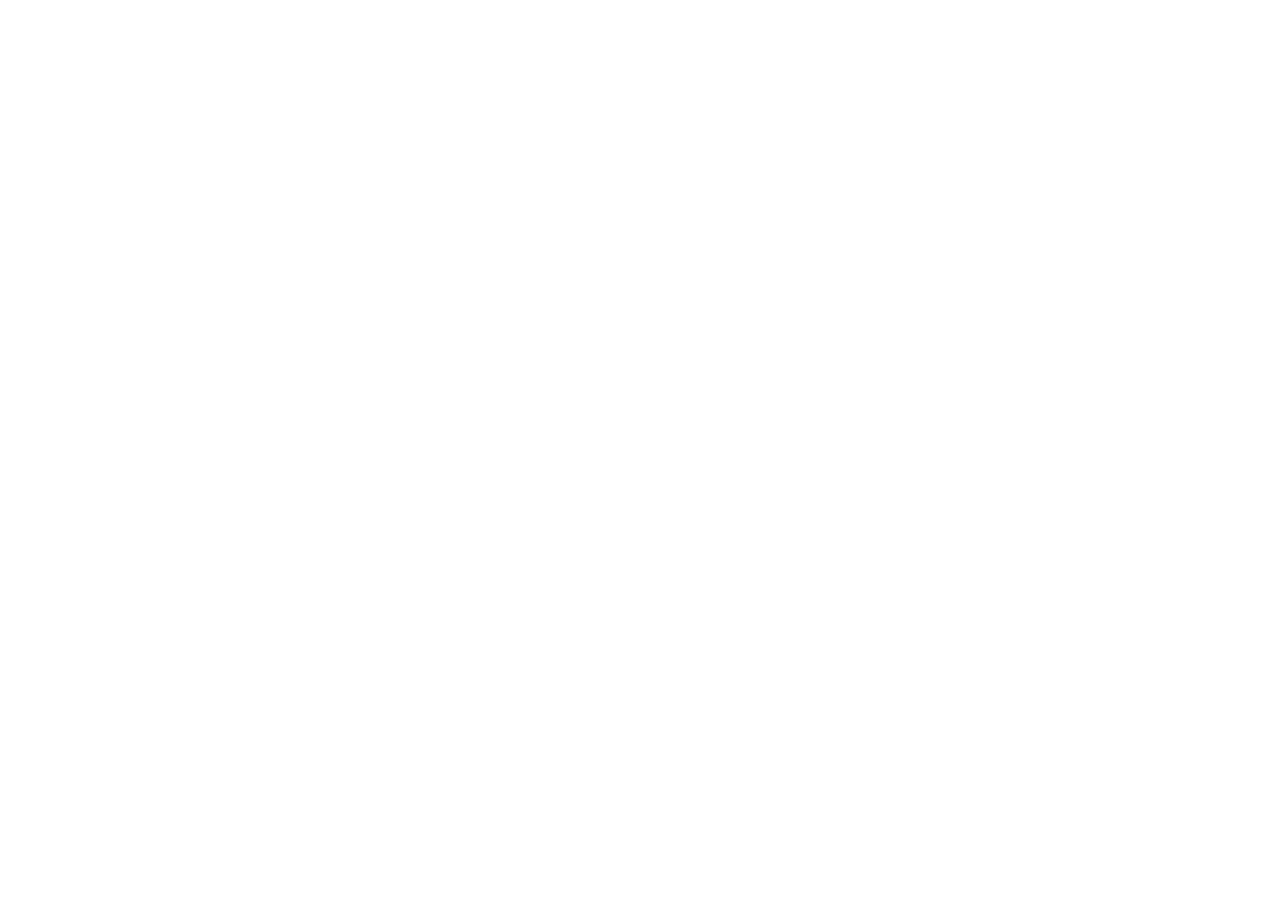
==== index.html @ 8c085440 "Start of project" ====
<!DOCTYPE html>
<html lang="en">

<head>
    <meta charset="UTF-8">
    <meta name="viewport" content="width=device-width, initial-scale=1.0">

    <!--=============== BOXICONS ===============-->
    <link href='https://unpkg.com/boxicons@2.1.2/css/boxicons.min.css' rel='stylesheet'>

    <!--=============== SWIPER CSS ===============-->
    <link rel="stylesheet" href="assets/css/swiper-bundle.min.css">

    <!--=============== CSS ===============-->
    <link rel="stylesheet" href="assets/css/styles.css">

    <title> Responsive portfolio website Alycia </title>
</head>

<body>
    <!--=============== HEADER ===============-->
    <header class="header" id="header">
    </header>

    <!--=============== MAIN ===============-->
    <main class="main">
        <!--=============== HOME ===============-->
        <section class="home container" id="home">
        </section>

        <!--=============== ABOUT ===============-->
        <section class="about section" id="about">
        </section>

        <!--=============== SERVICES ===============-->
        <section class="services section" id="services">
        </section>

        <!--=============== WORK ===============-->
        <section class="work section" id="work">
        </section>

        <!--=============== PROJECT ===============-->
        <section class="project section">
        </section>

        <!--=============== EXPERIENCE ===============-->
        <section class="experience section" id="experience">
        </section>

        <!--=============== CONTACT ===============-->
        <section class="contact section" id="contact">
        </section>
    </main>

    <!--=============== LIGHTBOX ===============-->
    <div class="lightbox">
    </div>

    <!--=============== FOOTER ===============-->
    <footer class="footer">
    </footer>

    <!--=============== SWIPER JS ===============-->
    <script src="assets/js/swiper-bundle.min.js"></script>

    <!--=============== MAIN JS ===============-->
    <script src="assets/js/main.js"></script>
</body>

</html>
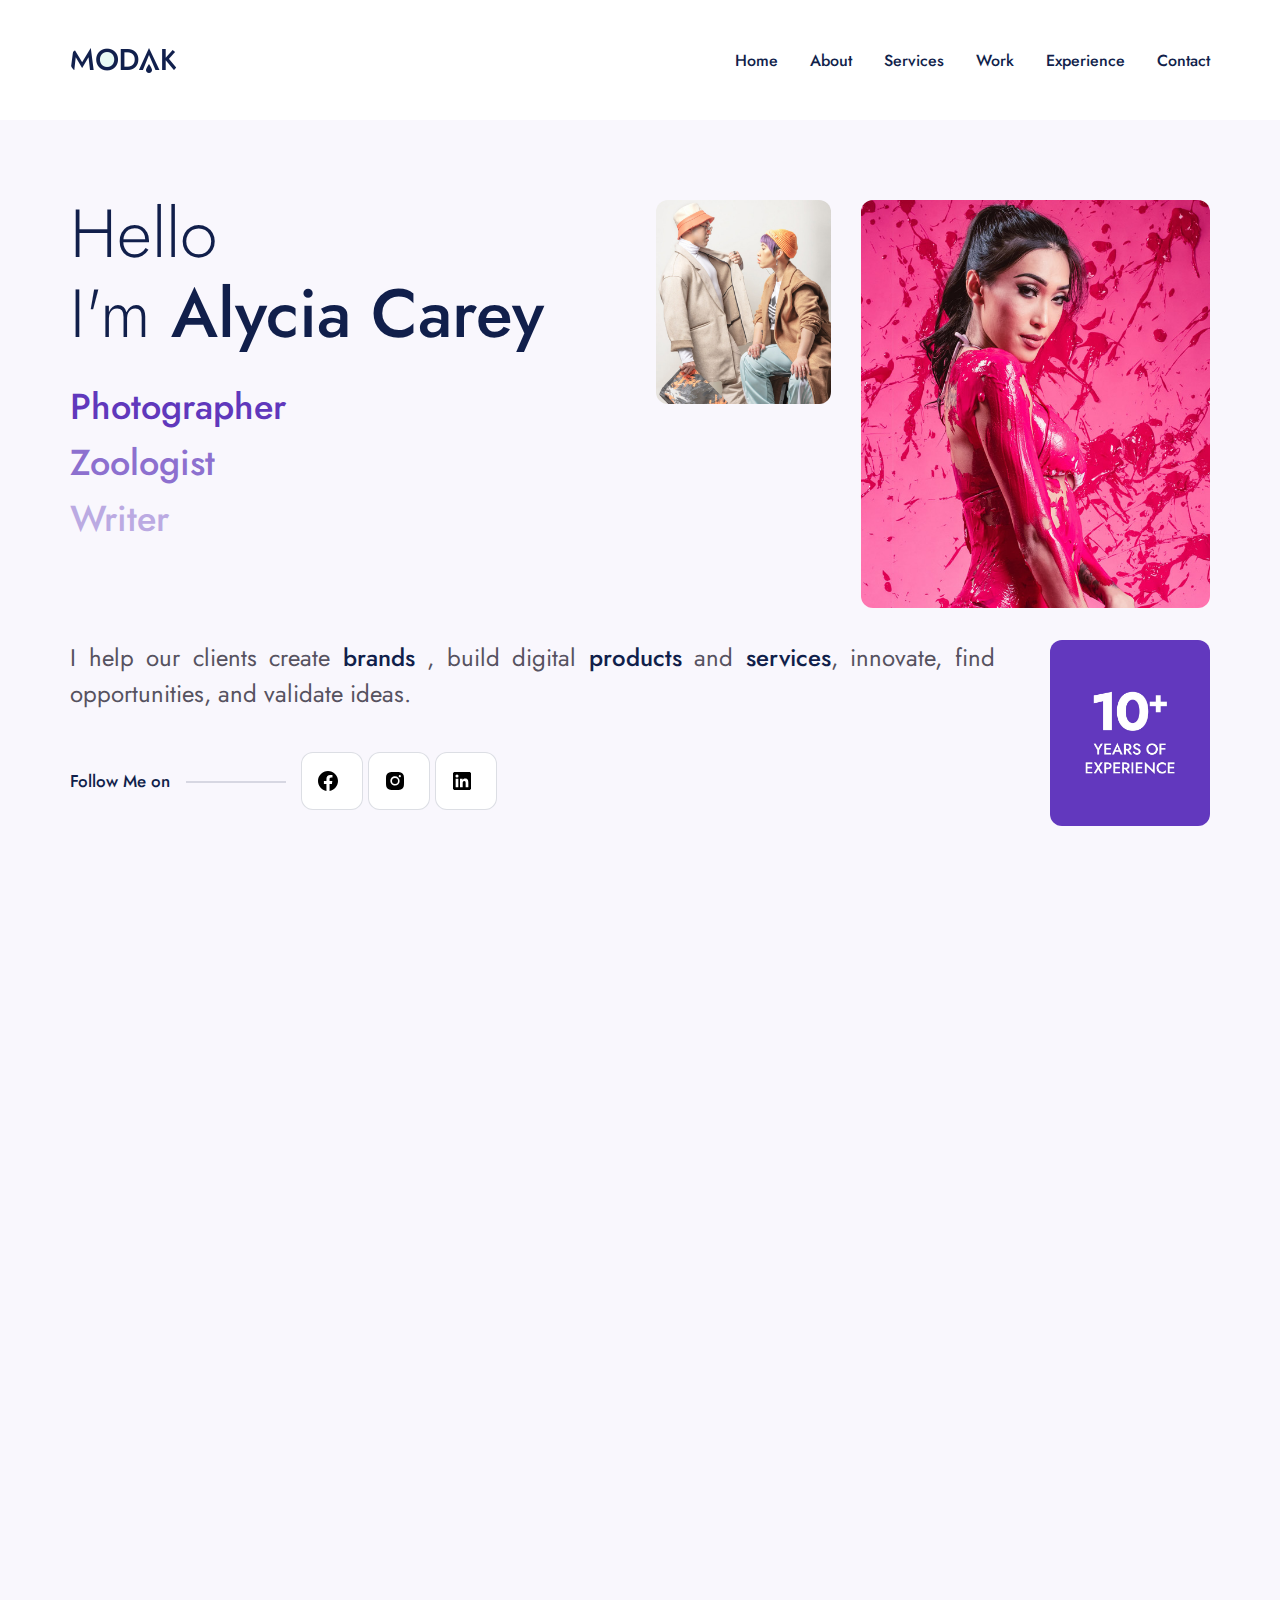
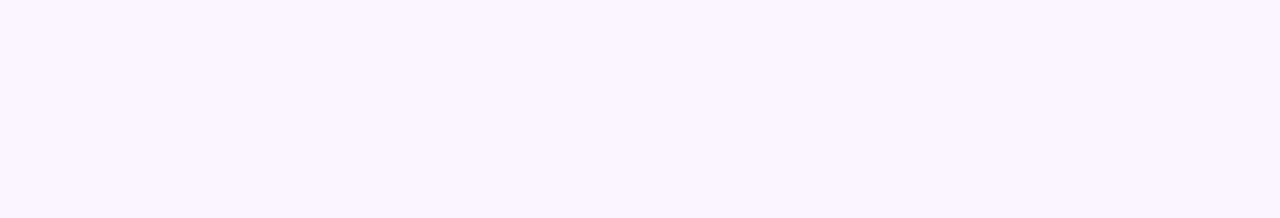
==== commit 7108bd42: "Fixed bug" ====
--- a/index.html
+++ b/index.html
@@ -1,71 +1,273 @@
 <!DOCTYPE html>
-<html lang="en">
+<html lang='en'>
 
 <head>
-    <meta charset="UTF-8">
-    <meta name="viewport" content="width=device-width, initial-scale=1.0">
-
-    <!--=============== BOXICONS ===============-->
-    <link href='https://unpkg.com/boxicons@2.1.2/css/boxicons.min.css' rel='stylesheet'>
-
-    <!--=============== SWIPER CSS ===============-->
-    <link rel="stylesheet" href="assets/css/swiper-bundle.min.css">
-
-    <!--=============== CSS ===============-->
-    <link rel="stylesheet" href="assets/css/styles.css">
-
-    <title> Responsive portfolio website Alycia </title>
+
+    <meta charset='UTF-8'>
+    <meta name='viewport' content='width=device-width, initial-scale=1.0'>
+
+    <!--   ===== ========== CSS ========== =====   -->
+
+    <link rel='stylesheet' href='Assets/Css/styles.css'>
+    <link rel='stylesheet' href='Assets/Css/about.css'>
+    <link rel='stylesheet' href='Assets/Css/services.css'>
+    <link rel='stylesheet' href='Assets/Css/work.css'>
+    <link rel='stylesheet' href='Assets/Css/projects.css'>
+    <link rel='stylesheet' href='Assets/Css/experience.css'>
+    <link rel='stylesheet' href='Assets/Css/contact.css'>
+
+    <link rel='stylesheet' href='Assets/Css/swiper-bundle.min.css'>
+
+    <!--   ===== ========== BOXICONS ========== =====   -->
+    
+    <link rel='stylesheet' href='https://unpkg.com/boxicons@2.1.2/css/boxicons.min.css'>
+
+    <title> Alycia Modak </title>
+
 </head>
 
 <body>
-    <!--=============== HEADER ===============-->
-    <header class="header" id="header">
+
+    <!--   ===== ========== Header ========== =====   -->
+
+    <header class='header' id='header'>
+
+      <nav class='nav container'>
+
+        <a href='index.html' class='nav__logo'>
+
+          <img src='Assets/Img/logo.png' alt='Modak' class='nav__logo-img'>
+
+        </a>
+
+        <div class='nav__menu' id='nav-menu'>
+
+          <ul class='nav__list'>
+
+            <li class='nav__item'>
+
+              <a href='#' class='nav__link active-link'>Home</a>
+
+            </li>
+
+            <li class='nav__item'>
+            
+              <a href='#' class='nav__link'>About</a>
+            
+            </li>
+
+            <li class='nav__item'>
+            
+              <a href='#' class='nav__link'>Services</a>
+            
+            </li>
+
+            <li class='nav__item'>
+            
+              <a href='#' class='nav__link'>Work</a>
+            
+            </li>
+
+            <li class='nav__item'>
+            
+              <a href='#' class='nav__link'>Experience</a>
+            
+            </li>
+
+            <li class='nav__item'>
+            
+              <a href='#' class='nav__link'>Contact</a>
+            
+            </li>
+
+          </ul>
+
+          <div class='nav__close' id='nav-close'>
+
+            <img src='Assets/Img/exit.svg' alt='exit'>
+
+          </div>
+
+        </div>
+
+        <div class='nav__toggle' id='nav__toggle'>
+
+          <img src='Assets/Img/grid.svg' alt='grid'>
+
+        </div>
+
+      </nav>
+
     </header>
 
-    <!--=============== MAIN ===============-->
-    <main class="main">
-        <!--=============== HOME ===============-->
-        <section class="home container" id="home">
-        </section>
-
-        <!--=============== ABOUT ===============-->
-        <section class="about section" id="about">
-        </section>
-
-        <!--=============== SERVICES ===============-->
-        <section class="services section" id="services">
-        </section>
-
-        <!--=============== WORK ===============-->
-        <section class="work section" id="work">
-        </section>
-
-        <!--=============== PROJECT ===============-->
+    <!--   ===== ========== Main ========== =====   -->
+
+    <main class='main'>
+
+        <!--   ===== ========== home ========== =====   -->
+
+        <section class='home container' id='home'>
+
+          <div class='home__container grid'>
+
+            <div class='home__data'>
+
+              <h3 class='home__subtitle'>Hello</h3>
+              <h1 class='home__title'>I'm <span> Alycia Carey</span></h1>
+
+              <div class='home__buttons'>
+
+                <span>Photographer</span>
+                <span>Zoologist</span>
+                <span>Writer</span>
+
+              </div>
+
+            </div>
+
+            <div class='home__images grid'>
+
+              <img src='../Assets/Img/photography-img9.jpg' alt=''>
+
+              <div class='swiper home-swiper'>
+
+                <div class='swiper-wrapper'>
+
+                  <img src='../Assets/Img/photography-img1.jpg' alt='Alycia Carey' class='swiper-slide slide__img'>
+
+                  <img src='../Assets/Img/photography-img6.jpg' alt='' class='swiper-slide slide__img'>
+
+                  <img src='../Assets/Img/photography-img7.jpg' alt='' class='swiper-slide slide__img'>
+
+                  <img src='../Assets/Img/photography-img11.jpg' alt='' class='swiper-slide slide__img'>
+
+                  <img src='../Assets/Img/photography-img12.jpg' alt='' class='swiper-slide slide__img'>
+
+                </div>
+
+              </div>
+
+            </div>
+
+          </div>
+
+          <div class='home__group grid'>
+
+            <div class='home__details'>
+
+              <p class='home__description'>I help our clients create <span> brands </span>, build digital <span> products</span> and <span> services</span>, innovate, find opportunities, and validate ideas.</p>
+
+              <div class='home__social'>
+
+                <span class='home__social-follow'>Follow Me on</span>
+
+                <div class='home__social-links'>
+
+                  <a href='https://www.facebook.com/' target='_blank' class='home__social-link'>
+
+                    <img src='Assets/Img/facebook.svg' alt='facebook'>
+                    <span>Like On Facebook</span>
+
+                  </a>
+
+                  <a href='https://www.instagram.com/' target='_blank' class='home__social-link'>
+
+                    <img src='Assets/Img/instagram.svg' alt='instagram'>
+                    <span>Follow On instagram</span>
+                  
+                  </a>
+
+                  <a href='https://www.linkedin.com' target='_blank' class='home__social-link'>
+
+                    <img src='Assets/Img/linkedin.svg' alt='linkedin'>
+                    <span>View Ny Profile</span>
+                  
+                  </a>
+
+                </div>
+
+              </div>
+
+            </div>
+
+            <img src='Assets/Img/experience-img.jpg' alt='' class='experience__img'>
+
+          </div>
+
+        </section>
+
+        <!--   ===== ========== About ========== =====   -->
+
+        <section class='about section' id='about'>
+
+
+
+        </section>
+
+        <!--   ===== ========== Services ========== =====   -->
+
+        <section class='services section' id='services'>
+
+
+
+        </section>
+
+        <!--   ===== ========== Work ========== =====   -->
+
+        <section class='work section' id='work'>
+
+
+
+        </section>
+
+        <!--   ===== ========== Projects ========== ===== --> 
+
         <section class="project section">
-        </section>
-
-        <!--=============== EXPERIENCE ===============-->
-        <section class="experience section" id="experience">
-        </section>
-
-        <!--=============== CONTACT ===============-->
-        <section class="contact section" id="contact">
-        </section>
+
+
+
+        </section>
+
+        <!--   ===== ========== Experience ========== =====   -->
+
+        <section class='experience section' id='experience'>
+
+
+
+        </section>
+
+        <!--   ===== ========== Contact ========== =====   -->
+
+        <section class='contact section' id='contact'>
+
+
+
+        </section>
+
     </main>
 
     <!--=============== LIGHTBOX ===============-->
-    <div class="lightbox">
+
+    <div class='lightbox'>
+
+
+
     </div>
 
-    <!--=============== FOOTER ===============-->
-    <footer class="footer">
+    <!--   ===== ========== Footer ========== =====   -->
+
+    <footer class='footer'>
+
+
+
     </footer>
 
-    <!--=============== SWIPER JS ===============-->
-    <script src="assets/js/swiper-bundle.min.js"></script>
-
-    <!--=============== MAIN JS ===============-->
-    <script src="assets/js/main.js"></script>
+    <!--   ===== ========== JavaScript ========== =====   -->
+
+    <script src='Js/main.js'></script>
+
+    <script src='Js/swiper-bundle.min.js'></script>
+
 </body>
 
 </html>--- a/Assets/Css/styles.css
+++ b/Assets/Css/styles.css
@@ -0,0 +1,446 @@
+/*  ===== ========== Google Fonts ========== =====   */
+
+@import url('https://fonts.googleapis.com/css2?family=Jost:wght@300;400;500;600&display=swap');
+
+:root 
+{
+  --header-height: 5rem;
+
+  /*   ===== Colors =====   */
+
+  --first-hue: 258;
+  --second-hue: 225;
+  --first-color: hsl(var(--first-hue), 54%, 48%);
+  --title-color: hsl(var(--second-hue), 64%, 18%);
+  --text-color: hsl(var(--first-hue), 8%, 35%);
+  --border-color: hsl(var(--second-hue), 4%, 55%);
+  --body-color: hsl(var(--first-hue), 60%, 98%);
+  --container-color: #fff;
+
+/*   ===== Typography =====   */
+
+/*.5rem = 8px | 1rem = 16px ...*/
+
+  --body-font: 'Jost', sans-serif;
+  --biggest-font-size: 4.25rem;
+  --h1-font-size: 2.25rem;
+  --h2-font-size: 1.5rem;
+  --h3-font-size: 1.25rem;
+  --normal-font-size: 1rem;
+  --small-font-size: .875rem;
+  --smaller-font-size: .813rem;
+
+/*   ===== Font weight =====   */
+
+  --font-light: 300;
+  --font-medium: 500;
+  --font-semibold: 600;
+
+/*   ===== z index =====   */
+
+  --z-tooltip: 10;
+  --z-fixed: 100;
+}
+
+/*   ===== Responsive typography =====   */
+
+@media screen and (max-width: 1024px) {
+  :root {
+    --biggest-font-size: 2.75rem;
+    --h1-font-size: 1.5rem;
+    --h2-font-size: 1.25rem;
+    --h3-font-size: 1rem;
+    --normal-font-size: .938rem;
+    --small-font-size: .813rem;
+    --smaller-font-size: .75rem;
+  }
+}
+
+/*  ===== ========== Base ========== =====   */
+
+*
+{
+  margin: 0;
+  padding: 0;
+  box-sizing: border-box;
+}
+
+html
+{
+  scroll-behavior: smooth;
+}
+
+body, button, input, textarea
+{
+  font-family: var(--body-font);
+  font-size: var(--normal-font-size);
+}
+
+body
+{
+  background-color: var(--body-color);
+  color: var(--text-color);
+}
+
+h1, h2, h3
+{
+  color: var(--title-color);
+  font-weight: var(--font-semibold);
+}
+
+ul
+{
+  list-style: none;
+}
+
+a
+{
+  text-decoration: none;
+}
+
+p
+{
+  line-height: 1.6rem;
+  text-align: justify;
+}
+
+button
+{
+  cursor: pointer;
+  border: none;
+  outline: none;
+}
+
+img
+{
+  max-width: 100%;
+  height: auto;
+  border-radius: .75rem;
+}
+
+/*  ===== ========== Css Classes ========== =====   */
+
+.container
+{
+  max-width: 1140px;
+  margin-left: auto;
+  margin-right: auto;
+}
+
+.grid
+{
+  display: grid;
+}
+
+.section
+{
+  padding: 8rem 0 2rem;
+}
+
+.section__subtitle, .section__title
+{
+  text-align: center;
+}
+
+.section__title
+{
+  font-size: var(--h1-font-size);
+  color: var(--first-color);
+  margin-bottom: 3rem;
+}
+
+.section__subtitle
+{
+  display: block;
+}
+
+/*  ===== ========== Header ========== =====   */
+
+.header
+{
+  width: 100%;
+  background-color: var(--container-color);
+  position: fixed;
+  top: 0;
+  left: 0;
+  z-index: var(--z-fixed);
+}
+
+.nav
+{
+  height: calc(var(--header-height) + 2.5rem);
+  display: flex;
+  justify-content: space-between;
+  align-items: center;
+  column-gap: 3rem;
+}
+
+.nav__logo
+{
+  display: inline-flex;
+  align-items: center;
+}
+
+.nav__list
+{
+  display: flex;
+  column-gap: 2rem;
+}
+
+.nav__link
+{
+  position: relative;
+  color: var(--title-color);
+  font-weight: var(--font-medium);
+  transition: .4s;
+  -webkit-transition: .4s;
+  -moz-transition: .4s;
+  -ms-transition: .4s;
+  -o-transition: .4s;
+}
+
+.nav__link:hover
+{
+  color: var(--first-color);
+}
+
+.nav__close, .nav__toggle
+{
+  color: var(--title-color);
+}
+
+.nav__toggle
+{
+  font-size: 1.25rem;
+  cursor: pointer;
+}
+
+.nav__close, .nav__toggle
+{
+  display: none;
+}
+
+/*   ===== Active link =====   */
+
+.nav__link:hover::before, .nav__link::before
+{
+  content: '';
+  position: absolute;
+  bottom: -.5rem;
+  width: 0;
+  left: 0;
+  height: 2px;
+  background-color: var(--first-color);
+  border-radius: 50%;
+  -webkit-border-radius: 50%;
+  -moz-border-radius: 50%;
+  -ms-border-radius: 50%;
+  -o-border-radius: 50%;
+  transition: .4s;
+  -webkit-transition: .4s;
+  -moz-transition: .4s;
+  -ms-transition: .4s;
+  -o-transition: .4s;
+}
+
+.nav__link:hover::before, .active__link::before
+{
+  width: 30px;
+}
+
+.active__link
+{
+  color: var(--first-color);
+}
+
+
+/*   ===== Change background header =====   */
+
+
+/*  ===== ========== Home ========== =====   */
+
+.home
+{
+  padding: 12.5rem 0 2rem;
+}
+
+.home__container
+{
+  grid-template-columns: repeat(2, 1fr);
+  column-gap: 2rem;
+}
+
+.home__title, .home__subtitle
+{
+  font-size: var(--biggest-font-size);
+  line-height: 68px;
+  font-weight: var(--font-light);
+}
+
+.home__title
+{
+  margin-bottom: 2rem;
+}
+
+.home__subtitle
+{
+  margin-bottom: .75rem;
+}
+
+.home__title span
+{
+  font-weight: var(--font-medium);
+}
+
+.home__buttons
+{
+  display: flex;
+  flex-direction: column;
+  row-gap: .25rem;
+}
+
+.home__buttons span
+{
+  color: var(--first-color);
+  font-size: var(--h1-font-size);
+  font-weight: var(--font-medium);
+}
+
+.home__buttons span:nth-child(2)
+{
+  opacity: .7;
+}
+
+.home__buttons span:nth-child(3)
+{
+  opacity: .4;
+}
+
+.home__images
+{
+  grid-template-columns: 4fr 8fr;
+  column-gap: 1.875rem;
+}
+
+.home__group
+{
+  margin-top: 2rem;
+  grid-template-columns: 10fr 2fr;
+  column-gap: 1.875rem;
+}
+
+.home__description
+{
+  font-size: var(--h2-font-size);
+  line-height: 36px;
+  margin-bottom: 2.5rem;
+}
+
+.home__description span
+{
+  color: var(--title-color);
+  font-weight: var(--font-medium);
+}
+
+.home__social
+{
+  display: flex;
+  align-items: center;
+}
+
+.home__social-follow
+{
+  color: var(--title-color);
+  font-size: 17px;
+  font-weight: var(--font-medium);
+  padding-right: 8.175rem;
+  position: relative;
+}
+
+.home__social-follow::after
+{
+  content: '';
+  position: absolute;
+  right: 1rem;
+  top: 58%;
+  width: 100px;
+  height: 2px;
+  background-color: hsla(var(--second-hue), 64%, 18%, .15);
+  margin: -1px;
+}
+
+.home__social-link
+{
+  display: inline-flex;
+  column-gap: .5rem;
+}
+
+.home__social-link
+{
+  display: inline-flex;
+  align-items: center;
+  padding: 1rem .875rem;
+  border-radius: .75rem;
+  border: 1px solid hsl(var(--second-hue), 64%, 18%, .15);
+  background-color: var(--container-color);
+  color: var(--title-color);
+}
+
+.home__social-link img
+{
+  font-size: var(--h2-font-size);
+  text-align: center;
+  transition: .4s;
+}
+
+.home__social-link span
+{
+  display: inline-block;
+  font-weight: var(--font-medium);
+  white-space: nowrap;
+  line-height: 14px;
+  transform: translateX(1rem);
+  max-width: 0;
+  overflow: hidden;
+  transition: 1.2s;
+}
+
+.home__social-link span::after
+{
+  content: '';
+  margin-right: 1rem;
+}
+
+.home__social-link:hover img, .home__social-link:hover span
+{
+  color: var(--first-color);
+}
+
+.home__social-link:hover span
+{
+  max-width: 400px;
+}
+
+.experience__img
+{
+  width: 160px;
+  justify-self: flex-end;
+}
+
+/*  ===== ========== Breakpoints ========== =====   */
+
+/* For large devices */
+
+@media screen and (max-width: 1208px) {}
+
+@media screen and (max-width: 1024px) {}
+
+/* For medium devices */
+
+@media screen and (max-width: 768px) {}
+  
+@media screen and (max-width: 576px) { }
+
+/* For small devices */
+
+@media screen and (max-width: 350px) {}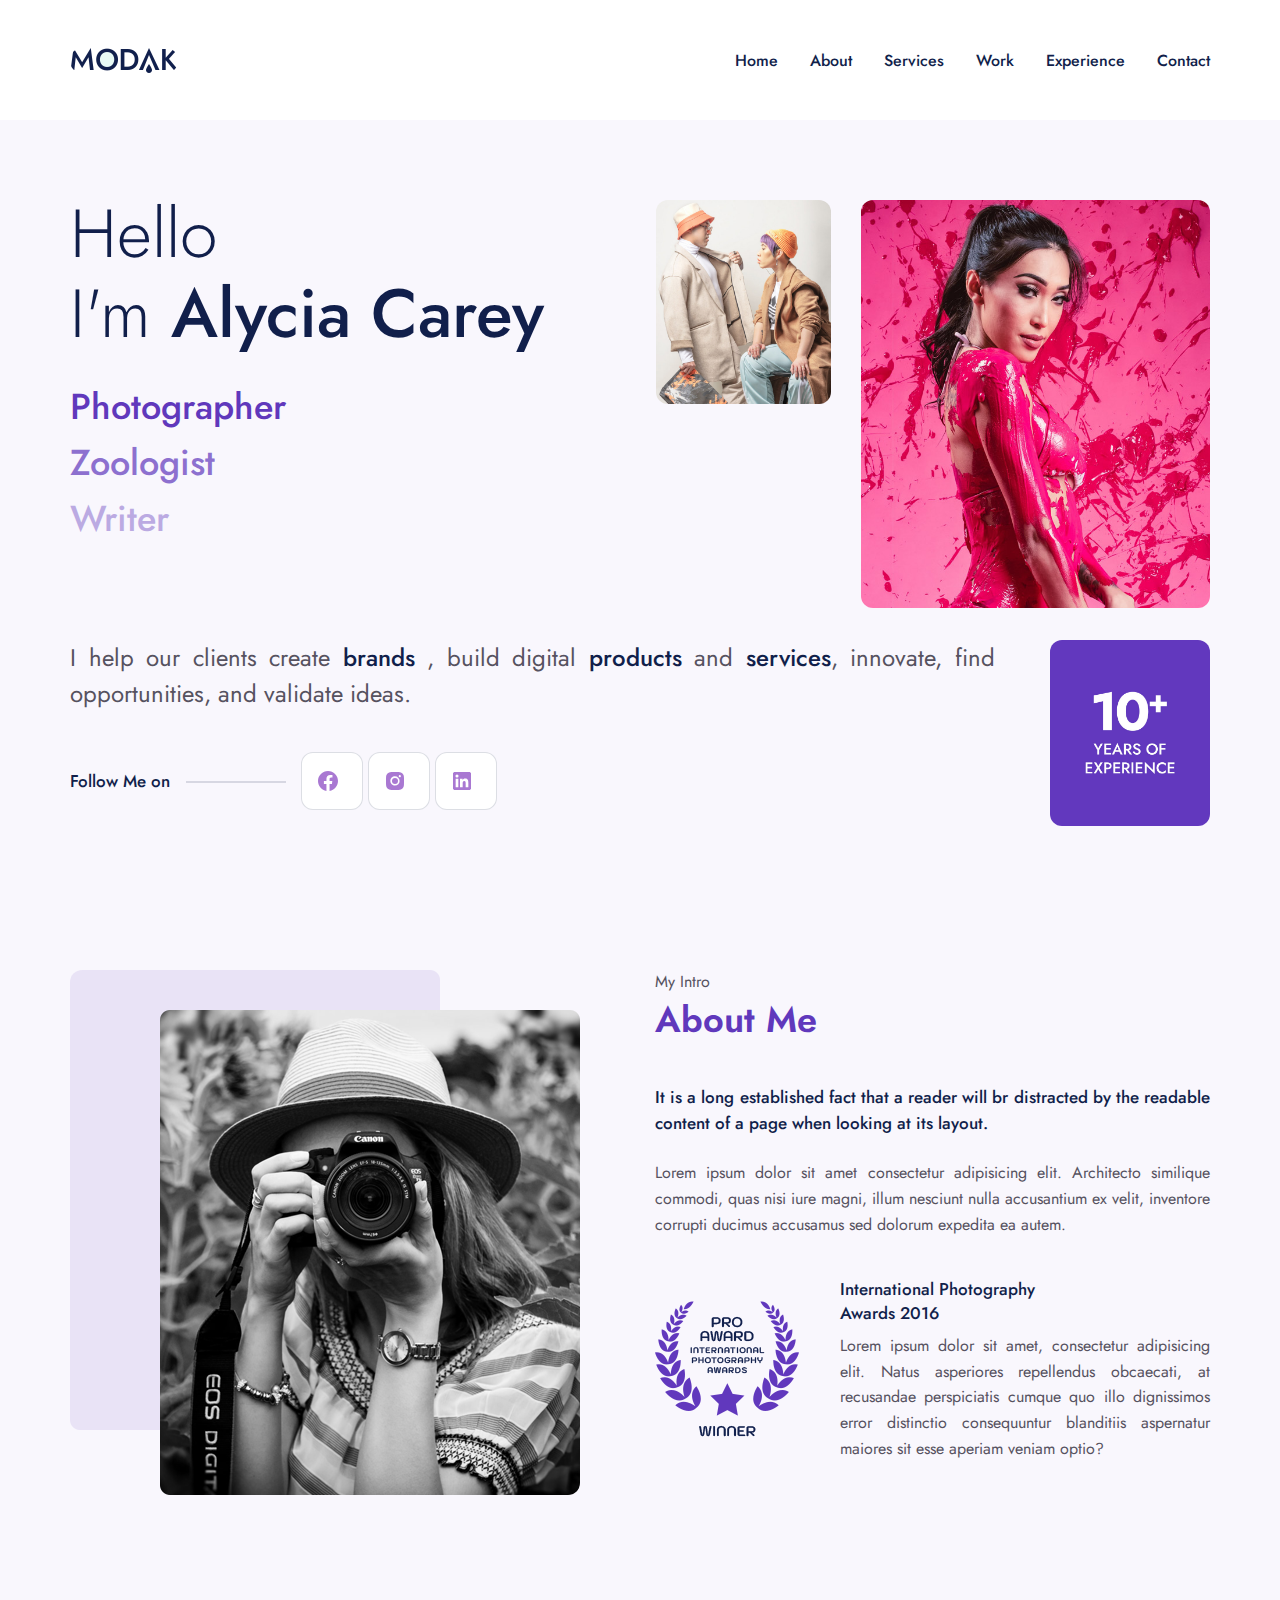
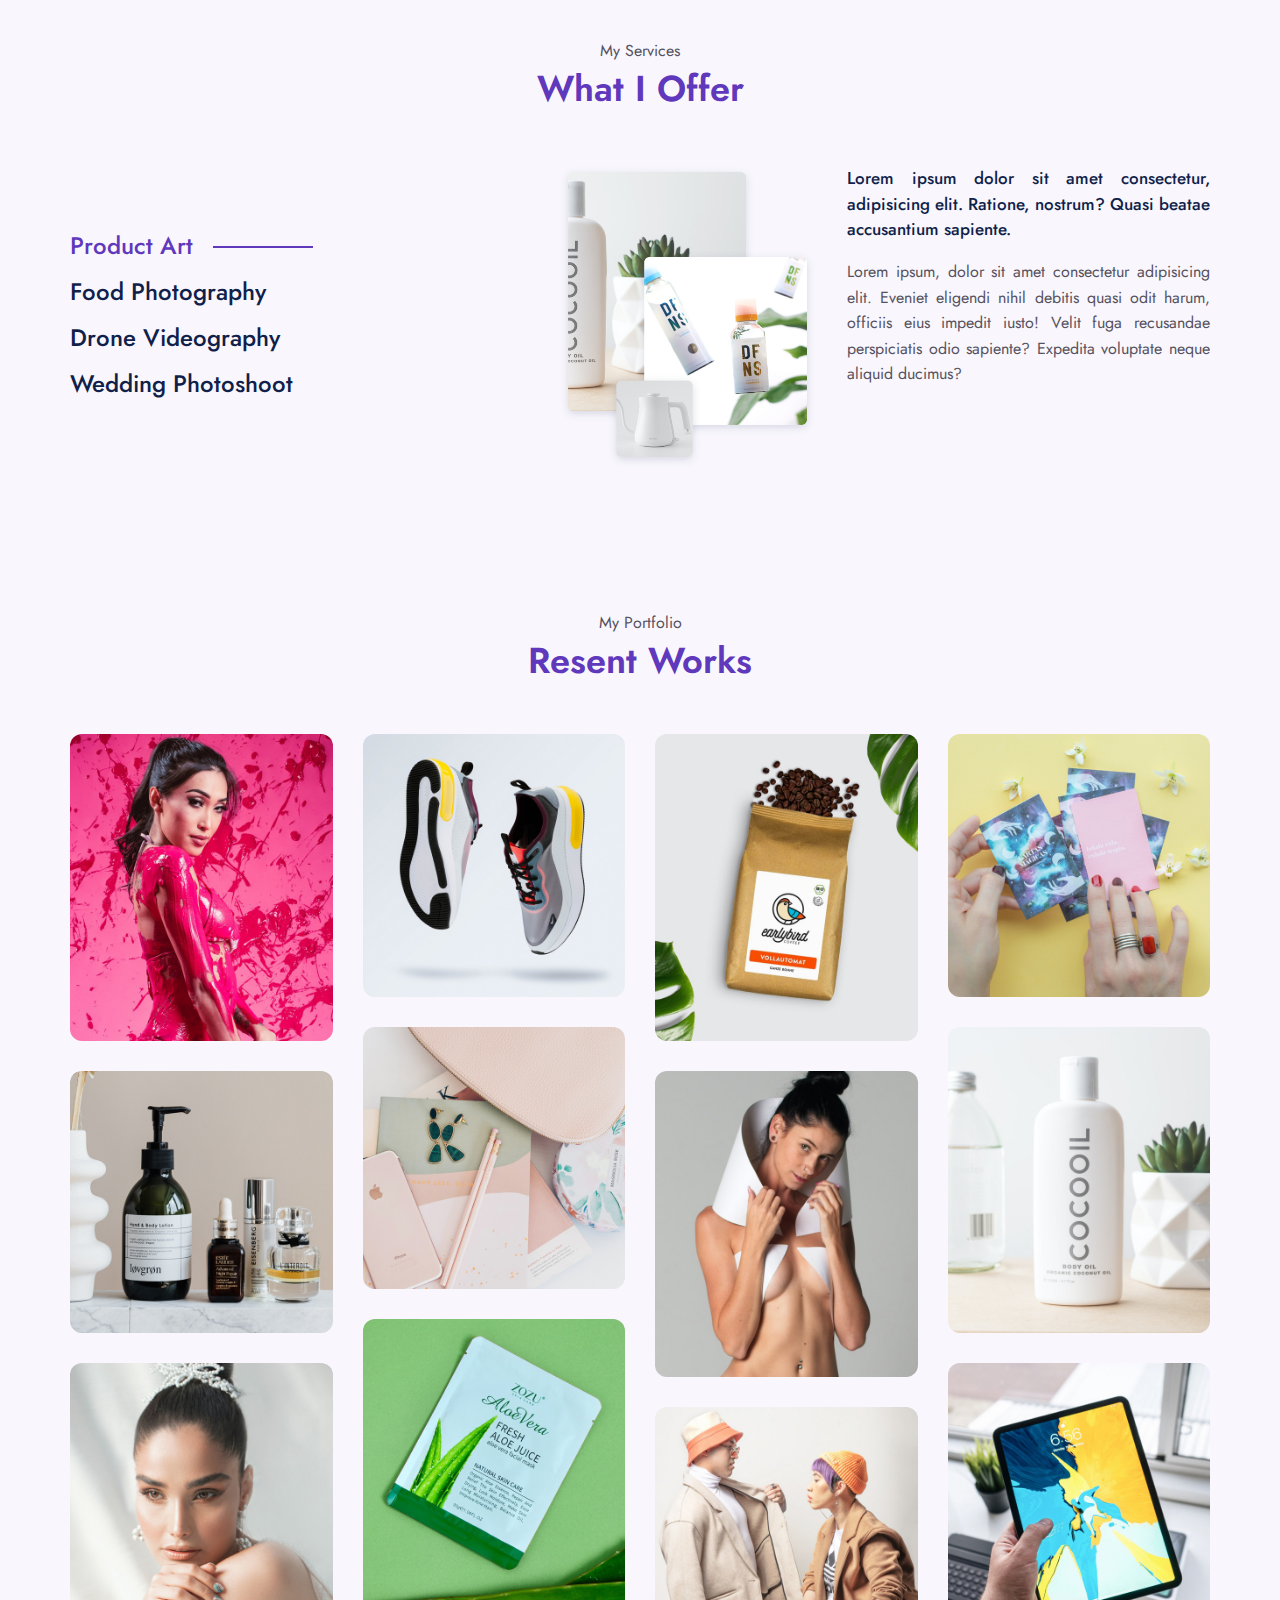
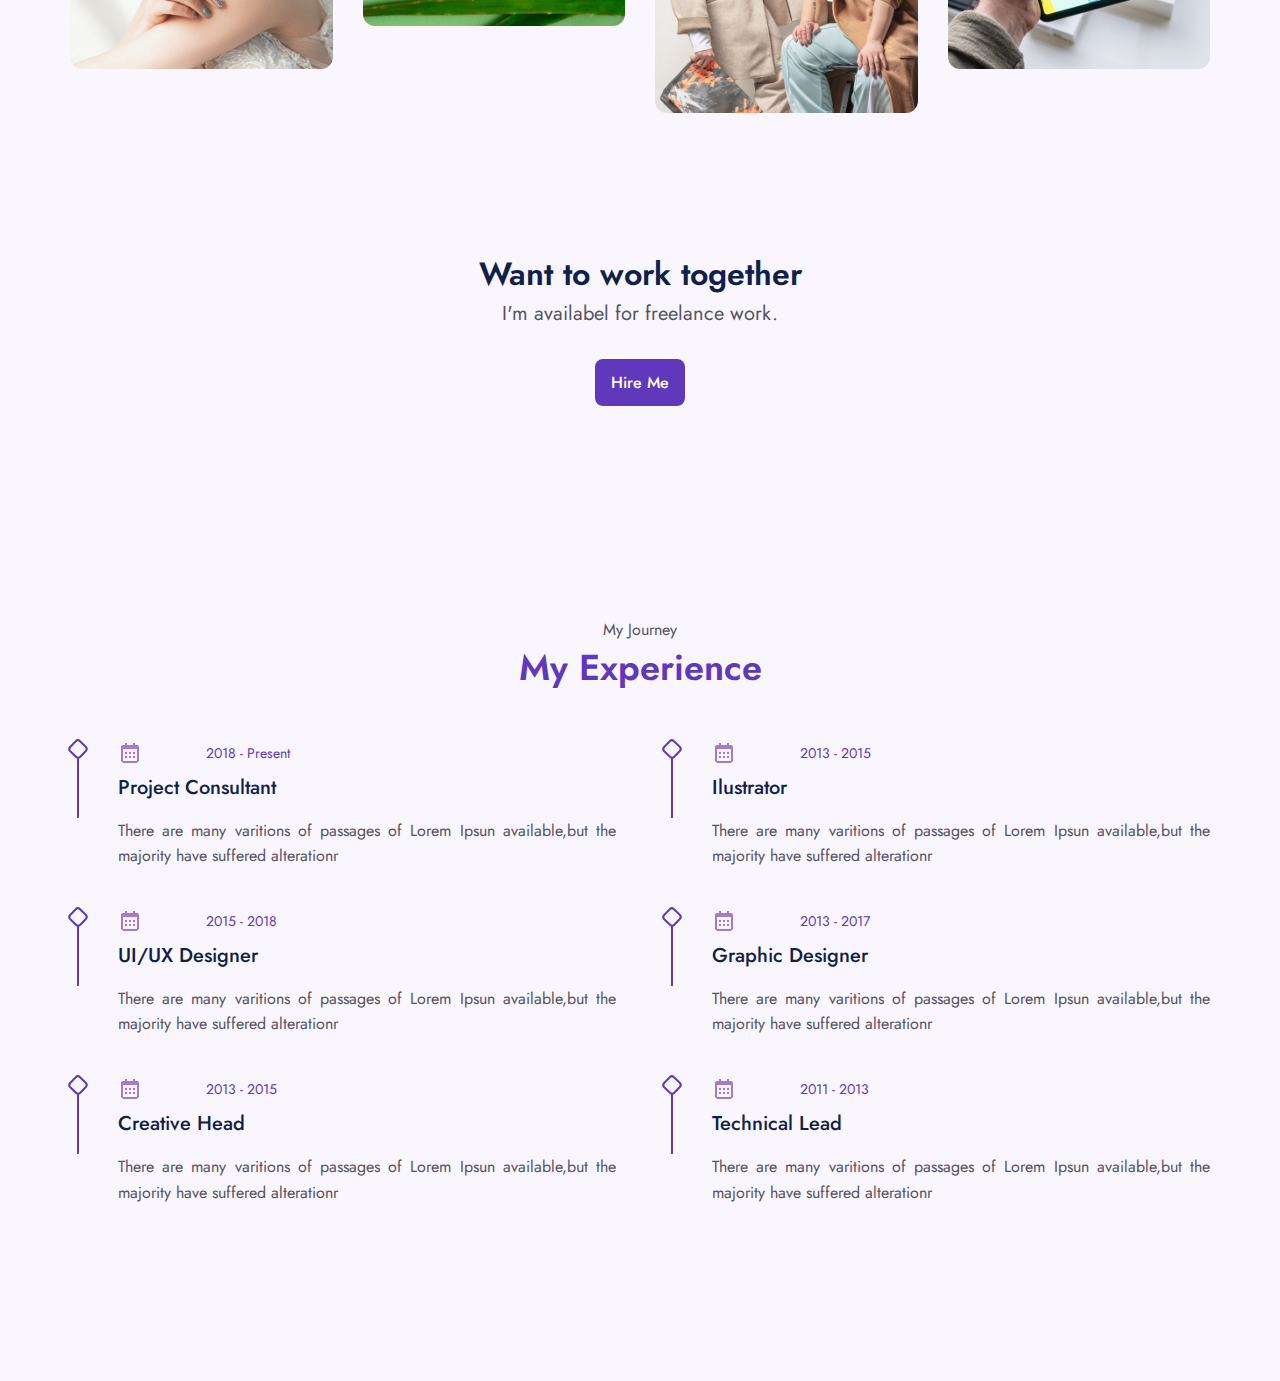
==== commit c4adaa1b: "Add work, projects and experience section" ====
--- a/index.html
+++ b/index.html
@@ -127,21 +127,21 @@
 
             <div class='home__images grid'>
 
-              <img src='../Assets/Img/photography-img9.jpg' alt=''>
+              <img src='Assets/Img/photography-img9.jpg' alt=''>
 
               <div class='swiper home-swiper'>
 
                 <div class='swiper-wrapper'>
 
-                  <img src='../Assets/Img/photography-img1.jpg' alt='Alycia Carey' class='swiper-slide slide__img'>
-
-                  <img src='../Assets/Img/photography-img6.jpg' alt='' class='swiper-slide slide__img'>
-
-                  <img src='../Assets/Img/photography-img7.jpg' alt='' class='swiper-slide slide__img'>
-
-                  <img src='../Assets/Img/photography-img11.jpg' alt='' class='swiper-slide slide__img'>
-
-                  <img src='../Assets/Img/photography-img12.jpg' alt='' class='swiper-slide slide__img'>
+                  <img src='Assets/Img/photography-img1.jpg' alt='Alycia Carey' class='swiper-slide slide__img'>
+
+                  <img src='Assets/Img/photography-img6.jpg' alt='' class='swiper-slide slide__img'>
+
+                  <img src='Assets/Img/photography-img7.jpg' alt='' class='swiper-slide slide__img'>
+
+                  <img src='Assets/Img/photography-img11.jpg' alt='' class='swiper-slide slide__img'>
+
+                  <img src='Assets/Img/photography-img12.jpg' alt='' class='swiper-slide slide__img'>
 
                 </div>
 
@@ -200,7 +200,35 @@
 
         <section class='about section' id='about'>
 
-
+          <div class='about__container container grid'>
+
+            <img src='Assets/Img/about__img.png' alt='Alycia' class='about__img'>
+
+            <div class='about__data'>
+
+              <span class='section__subtitle about__subtitle'>My Intro</span>
+
+              <h2 class='section__title about__title'>About Me</h2>
+
+              <p class='about__description'>It is a long established fact that a reader will br distracted by the readable content of a page when looking at its layout.</p>
+              <p class='about__details'>Lorem ipsum dolor sit amet consectetur adipisicing elit. Architecto similique commodi, quas nisi iure magni, illum nesciunt nulla accusantium ex velit, inventore corrupti ducimus accusamus sed dolorum expedita ea autem.</p> 
+
+              <div class='about__award grid'>
+
+                <img src='Assets/Img/award-img.png' alt='award' class='award__img'>
+
+                <div>
+
+                  <h3 class='award__title'>International Photography <br> Awards 2016</h3>
+                  <p class='award__details'>Lorem ipsum dolor sit amet, consectetur adipisicing elit. Natus asperiores repellendus obcaecati, at recusandae perspiciatis cumque quo illo dignissimos error distinctio consequuntur blanditiis aspernatur maiores sit esse aperiam veniam optio?</p>
+
+                </div>
+
+              </div>
+
+            </div>
+
+          </div>
 
         </section>
 
@@ -208,7 +236,122 @@
 
         <section class='services section' id='services'>
 
-
+          <span class='section__subtitle'>My Services</span>
+          
+          <h2 class='section__title'>What I Offer</h2>
+
+          <div class='services__container container grid'>
+
+            <div class='services__tab'>
+
+              <div>
+
+                <h3 class='services__button services__active' data-target='#product__art'>Product Art</h3>
+
+              </div>
+
+              <div>
+              
+                <h3 class='services__button' data-target='#food__photography'>Food Photography</h3>
+              
+              </div>
+
+              <div>
+              
+                <h3 class='services__button' data-target='#drone__videography'>Drone Videography</h3>
+              
+              </div>
+
+              <div>
+              
+                <h3 class='services__button' data-target='#wedding__photoshoot'>Wedding Photoshoot</h3>
+              
+              </div>
+
+            </div>
+
+            <div class='services__content'>
+
+              <div class='services__group services__active' data-content id='product__art'>
+
+                <div class='services__item grid'>
+
+                  <img src='Assets/Img/service-3.png' alt='Product' class='services__img'>
+
+                  <div class='services__data'>
+
+                    <h3 class='services__title'>Lorem ipsum dolor sit amet consectetur, adipisicing elit. Ratione, nostrum? Quasi beatae accusantium sapiente.</h3>
+                    <p class='services__details'>Lorem ipsum, dolor sit amet consectetur adipisicing elit. Eveniet eligendi nihil debitis quasi odit harum, officiis eius impedit iusto! Velit fuga recusandae perspiciatis odio sapiente? Expedita voluptate neque aliquid ducimus?</p>
+
+                  </div>
+
+                </div>
+
+              </div>
+
+              <div class='services__group' data-content id='food__photography'>
+              
+                <div class='services__item grid'>
+              
+                  <img src='Assets/Img/service-1.png' alt='Food' class='services__img'>
+              
+                  <div class='services__data'>
+              
+                    <h3 class='services__title'>Lorem ipsum dolor sit amet consectetur, adipisicing elit. Ratione, nostrum? Quasi
+                      beatae accusantium sapiente.</h3>
+                    <p class='services__details'>Lorem ipsum, dolor sit amet consectetur adipisicing elit. Eveniet eligendi nihil
+                      debitis quasi odit harum, officiis eius impedit iusto! Velit fuga recusandae perspiciatis odio sapiente?
+                      Expedita voluptate neque aliquid ducimus?</p>
+              
+                  </div>
+              
+                </div>
+              
+              </div>
+
+              <div class='services__group' data-content id='drone__videography'>
+              
+                <div class='services__item grid'>
+              
+                  <img src='Assets/Img/service-4.png' alt='Drone' class='services__img'>
+              
+                  <div class='services__data'>
+              
+                    <h3 class='services__title'>Lorem ipsum dolor sit amet consectetur, adipisicing elit. Ratione, nostrum? Quasi
+                      beatae accusantium sapiente.</h3>
+                    <p class='services__details'>Lorem ipsum, dolor sit amet consectetur adipisicing elit. Eveniet eligendi nihil
+                      debitis quasi odit harum, officiis eius impedit iusto! Velit fuga recusandae perspiciatis odio sapiente?
+                      Expedita voluptate neque aliquid ducimus?</p>
+              
+                  </div>
+              
+                </div>
+              
+              </div>
+
+              <div class='services__group' data-content id='weddin__photoshoot'>
+              
+                <div class='services__item grid'>
+              
+                  <img src='Assets/Img/service-2.png' alt='Wedding' class='services__img'>
+              
+                  <div class='services__data'>
+              
+                    <h3 class='services__title'>Lorem ipsum dolor sit amet consectetur, adipisicing elit. Ratione, nostrum? Quasi
+                      beatae accusantium sapiente.</h3>
+                    <p class='services__details'>Lorem ipsum, dolor sit amet consectetur adipisicing elit. Eveniet eligendi nihil
+                      debitis quasi odit harum, officiis eius impedit iusto! Velit fuga recusandae perspiciatis odio sapiente?
+                      Expedita voluptate neque aliquid ducimus?</p>
+              
+                  </div>
+              
+                </div>
+              
+              </div>
+
+            </div>
+
+          </div>
 
         </section>
 
@@ -216,7 +359,134 @@
 
         <section class='work section' id='work'>
 
-
+          <span class='section__subtitle'>My Portfolio</span>
+          
+          <h2 class='section__title'>Resent Works</h2>
+
+          <div class='work__container container'>
+
+            <div class='work__content'>
+
+              <img src='Assets/Img/photography-img1.jpg' alt='Alycia'>
+
+              <div class='work__overlay'></div>
+
+              <img src='Assets/Img/camera.svg' alt='camera' class='work__overlay-icon'>
+
+            </div>
+
+            <div class='work__content'>
+            
+              <img src='Assets/Img/photography-img2.jpg' alt='2'>
+            
+              <div class='work__overlay'></div>
+            
+              <img src='Assets/Img/camera.svg' alt='camera' class='work__overlay-icon'>
+            
+            </div>
+
+            <div class='work__content'>
+            
+              <img src='Assets/Img/photography-img3.jpg' alt='3'>
+            
+              <div class='work__overlay'></div>
+            
+              <img src='Assets/Img/camera.svg' alt='camera' class='work__overlay-icon'>
+            
+            </div>
+
+            <div class='work__content'>
+            
+              <img src='Assets/Img/photography-img4.jpg' alt='4'>
+            
+              <div class='work__overlay'></div>
+            
+              <img src='Assets/Img/camera.svg' alt='camera' class='work__overlay-icon'>
+            
+            </div>
+
+            <div class='work__content'>
+            
+              <img src='Assets/Img/photography-img5.jpg' alt='5'>
+            
+              <div class='work__overlay'></div>
+            
+              <img src='Assets/Img/camera.svg' alt='camera' class='work__overlay-icon'>
+            
+            </div>
+
+            <div class='work__content'>
+            
+              <img src='Assets/Img/photography-img6.jpg' alt='6'>
+            
+              <div class='work__overlay'></div>
+            
+              <img src='Assets/Img/camera.svg' alt='camera' class='work__overlay-icon'>
+            
+            </div>
+
+            <div class='work__content'>
+            
+              <img src='Assets/Img/photography-img7.jpg' alt='7'>
+            
+              <div class='work__overlay'></div>
+            
+              <img src='Assets/Img/camera.svg' alt='camera' class='work__overlay-icon'>
+            
+            </div>
+
+            <div class='work__content'>
+            
+              <img src='Assets/Img/photography-img8.jpg' alt='8'>
+            
+              <div class='work__overlay'></div>
+            
+              <img src='Assets/Img/camera.svg' alt='camera' class='work__overlay-icon'>
+            
+            </div>
+
+            <div class='work__content'>
+            
+              <img src='Assets/Img/photography-img9.jpg' alt='9'>
+            
+              <div class='work__overlay'></div>
+            
+              <img src='Assets/Img/camera.svg' alt='camera' class='work__overlay-icon'>
+            
+            </div>
+
+            <div class='work__content'>
+            
+              <img src='Assets/Img/photography-img10.jpg' alt='10'>
+            
+              <div class='work__overlay'></div>
+            
+              <img src='Assets/Img/camera.svg' alt='camera' class='work__overlay-icon'>
+            
+            </div>
+
+            <div class='work__content'>
+            
+              <img src='Assets/Img/photography-img11.jpg' alt='11'>
+            
+              <div class='work__overlay'></div>
+            
+              <img src='Assets/Img/camera.svg' alt='camera' class='work__overlay-icon'>
+            
+            </div>
+
+            <div class='work__content'>
+            
+              <img src='Assets/Img/photography-img12.jpg' alt='12'>
+            
+              <div class='work__overlay'></div>
+            
+              <img src='Assets/Img/camera.svg' alt='camera' class='work__overlay-icon'>
+            
+            </div>
+
+
+          </div>
 
         </section>
 
@@ -224,7 +494,19 @@
 
         <section class="project section">
 
-
+          <div class='porject__bg'>
+
+            <div class='project__container container grid'>
+
+              <h2 class='project__title'>Want to work together</h2>
+
+              <p class='project__description'>I'm availabel for freelance work.</p>
+
+              <button class='button'>Hire Me</button>
+
+            </div>
+
+          </div>
 
         </section>
 
@@ -232,7 +514,119 @@
 
         <section class='experience section' id='experience'>
 
-
+          <span class='section__subtitle'>My Journey</span>
+          
+          <h2 class='section__title'>My Experience</h2>
+
+          <div class='qualification__container container grid'>
+
+            <div class='expericen'>
+
+              <div class='timeline'>
+
+                <div class='timeline__item'>
+
+                  <div class='circle__dot'></div>
+
+                  <span class='timeline__date'>
+
+                    <img src='Assets/Img/calendar.svg' alt='calendar'> 2018 - Present
+
+                  </span>
+
+                  <h3 class='timeline__title'>Project Consultant</h3>
+                  <p class="timeline__text">There are many varitions of passages of Lorem Ipsun available,but the majority have suffered alterationr</p>
+
+                </div>
+
+                <div class='timeline__item'>
+                
+                  <div class='circle__dot'></div>
+                
+                  <span class='timeline__date'>
+                
+                    <img src='Assets/Img/calendar.svg' alt='calendar'> 2015 - 2018
+                
+                  </span>
+                
+                  <h3 class='timeline__title'>UI/UX Designer</h3>
+                  <p class="timeline__text">There are many varitions of passages of Lorem Ipsun available,but the majority have suffered alterationr</p>
+                
+                </div>
+
+                <div class='timeline__item'>
+                
+                  <div class='circle__dot'></div>
+                
+                  <span class='timeline__date'>
+                
+                    <img src='Assets/Img/calendar.svg' alt='calendar'> 2013 - 2015
+                
+                  </span>
+                
+                  <h3 class='timeline__title'>Creative Head</h3>
+                  <p class="timeline__text">There are many varitions of passages of Lorem Ipsun available,but the majority have suffered alterationr</p>
+                
+                </div>
+
+              </div>
+
+            </div>
+
+            <div class='expericen'>
+            
+              <div class='timeline'>
+            
+                <div class='timeline__item'>
+            
+                  <div class='circle__dot'></div>
+            
+                  <span class='timeline__date'>
+            
+                    <img src='Assets/Img/calendar.svg' alt='calendar'> 2013 - 2015
+            
+                  </span>
+            
+                  <h3 class='timeline__title'>Ilustrator</h3>
+                  <p class="timeline__text">There are many varitions of passages of Lorem Ipsun available,but the majority have suffered alterationr</p>
+            
+                </div>
+            
+                <div class='timeline__item'>
+            
+                  <div class='circle__dot'></div>
+            
+                  <span class='timeline__date'>
+            
+                    <img src='Assets/Img/calendar.svg' alt='calendar'> 2013 - 2017
+            
+                  </span>
+            
+                  <h3 class='timeline__title'>Graphic Designer</h3>
+                  <p class="timeline__text">There are many varitions of passages of Lorem Ipsun available,but the majority have suffered alterationr</p>
+            
+                </div>
+            
+                <div class='timeline__item'>
+            
+                  <div class='circle__dot'></div>
+            
+                  <span class='timeline__date'>
+            
+                    <img src='Assets/Img/calendar.svg' alt='calendar'> 2011 - 2013
+            
+                  </span>
+            
+                  <h3 class='timeline__title'>Technical Lead</h3>
+                  <p class="timeline__text">There are many varitions of passages of Lorem Ipsun available,but the majority have suffered alterationr</p>
+            
+                </div>
+            
+              </div>
+            
+            </div>
+
+          </div>
 
         </section>
 
--- a/Assets/Css/styles.css
+++ b/Assets/Css/styles.css
@@ -16,7 +16,6 @@
   --border-color: hsl(var(--second-hue), 4%, 55%);
   --body-color: hsl(var(--first-hue), 60%, 98%);
   --container-color: #fff;
-
 /*   ===== Typography =====   */
 
 /*.5rem = 8px | 1rem = 16px ...*/
@@ -134,10 +133,10 @@
 
 .section
 {
-  padding: 8rem 0 2rem;
-}
-
-.section__subtitle, .section__title
+  padding: 7rem 0 2rem;
+}
+
+.section__title, .section__subtitle
 {
   text-align: center;
 }
@@ -253,7 +252,6 @@
   color: var(--first-color);
 }
 
-
 /*   ===== Change background header =====   */
 
 
@@ -381,7 +379,7 @@
   align-items: center;
   padding: 1rem .875rem;
   border-radius: .75rem;
-  border: 1px solid hsl(var(--second-hue), 64%, 18%, .15);
+  border: 1px solid hsla(var(--second-hue), 64%, 18%, .15);
   background-color: var(--container-color);
   color: var(--title-color);
 }
@@ -427,6 +425,23 @@
   justify-self: flex-end;
 }
 
+/*  ===== ========== Buttons ========== =====   */
+
+.button {
+  display: inline-block;
+  background-color: var(--first-color);
+  color: var(--container-color);
+  padding: .75rem 1rem;
+  border-radius: .5rem;
+  font-weight: var(--font-medium);
+  transition: .4s;
+}
+
+.button:hover
+{
+  background-color: var(--title-color);
+}
+
 /*  ===== ========== Breakpoints ========== =====   */
 
 /* For large devices */
--- a/Assets/Css/about.css
+++ b/Assets/Css/about.css
@@ -0,0 +1,46 @@
+.about__container
+{
+    grid-template-columns: repeat(2, 1fr);
+    column-gap: 1.875rem;
+}
+
+.about.img
+{
+    justify-self: center;
+}
+
+.about__title, .about__subtitle
+{
+    text-align: left;
+}
+
+.about__title
+{
+    margin-bottom: 2.5rem;
+}
+
+.about__description
+{
+    color: var(--title-color);
+    font-weight: var(--font-medium);
+    font-size: 17px;
+    margin-bottom: 1.5rem;
+}
+
+.about__details
+{
+    margin-bottom: 2.5rem;
+}
+
+.about__award
+{
+    grid-template-columns: 4fr 8fr;
+    align-items: center;
+}
+
+.award__title
+{
+    font-size: 17px;
+    font-weight: var(--font-medium);
+    margin-bottom: .5rem;
+}--- a/Assets/Css/services.css
+++ b/Assets/Css/services.css
@@ -0,0 +1,72 @@
+.services__container
+{
+  grid-template-columns: 4.5fr 7.5fr;
+  align-items: center;
+  column-gap: 6rem;
+}
+
+.services__button
+{
+  position: relative;
+  display: inline-block;
+  font-size: var(--h2-font-size);
+  font-weight: var(--font-medium);
+  line-height: 30px;
+  padding-right: 1.25rem;
+  cursor: pointer;
+  transition: .4s;
+}
+
+.services__tab div:not(:last-child)
+{
+  margin-bottom: 1rem;
+}
+
+.services__button::before
+{
+  content: '';
+  width: 0;
+  height: 2px;
+  position: absolute;
+  left: 100%;
+  top: 50%;
+  background-color: var(--first-color);
+  transition: .4s;
+}
+
+.services__button.services__active::before, .services__button:hover::before
+{
+  width: 100px;
+}
+
+.services__button.services__active, .services__button:hover
+{
+  color: var(--first-color);
+}
+
+.services__item
+{
+  grid-template-columns: 5fr 7fr;
+  column-gap: 1.875rem;
+}
+
+.services [data-content]
+{
+  display: none;
+}
+
+.services__active[data-content]
+{
+  display: block;
+}
+
+.services__title
+{
+  padding-top: .25rem;
+  color: var(--title-color);
+  font-weight: var(--font-medium);
+  margin-bottom: 1rem;
+  font-size: 17px;
+  line-height: 1.6rem;
+  text-align: justify;
+}--- a/Assets/Css/work.css
+++ b/Assets/Css/work.css
@@ -0,0 +1,55 @@
+.work__container
+{
+    column-count: 4;
+    column-gap: 1.875rem;
+}
+
+.work__content
+{
+    position: relative;
+    margin-bottom: 1.5rem;
+}
+
+.work__content:hover
+{
+    box-shadow: 0 2px 16px hsla(var(--second-hue), 48%, 8%, .1);
+}
+
+.work__overlay
+{
+    width: 100%;
+    height: 100%;
+    background-color: rgba(255, 255, 255, .8);
+    position: absolute;
+    top: 0;
+    left: 0;
+    bottom: 0;
+    right: 0;
+    opacity: 0;
+    transition: .4s;
+}
+
+.work__content:hover .work__overlay
+{
+    opacity: 1;
+    border-radius: .75rem;
+}
+
+.work__overlay-icon
+{
+    display: inline-block;
+    position: absolute;
+    top: 50%;
+    left: 50%;
+    margin-top: -1rem;
+    margin-left: -1rem;
+    font-size: 2rem;
+    color: var(--first-color);
+    transform: scale(0);
+    transition: .4s;
+}
+
+.work__content:hover .work__overlay-icon
+{
+    transform: scale(1);
+}--- a/Assets/Css/projects.css
+++ b/Assets/Css/projects.css
@@ -0,0 +1,26 @@
+.project
+{
+  padding: 6.25rem 0;
+  background-image: url('../Img/background-cta.jpg');
+  background-size: auto;
+  background-repeat: no-repeat;
+  background-attachment: fixed;
+  background-position: center 85.1688px;
+}
+
+.project__container
+{
+  place-items: center;
+}
+
+.project__title
+{
+  font-size: 2rem;
+  margin-bottom: .25rem;
+}
+
+.project__description
+{
+  font-size: var(--h3-font-size);
+  margin-bottom: 2rem;
+}--- a/Assets/Css/experience.css
+++ b/Assets/Css/experience.css
@@ -0,0 +1,70 @@
+.qualification__container
+{
+  grid-template-columns: repeat(2, 1fr);
+  column-gap: 3rem;
+}
+
+.timeline__item
+{
+  position: relative;
+  padding-left: 3rem;
+  margin-bottom: 2.5rem;
+}
+
+.timeline__item:last-child
+{
+  margin-bottom: 0;
+}
+
+.timeline__item::before
+{
+  content: '';
+  width: 2px;
+  height: 60%;
+  position: absolute;
+  left: .459rem;
+  top: 0;
+  background-color: var(--first-color);
+  transition: .4s;
+}
+
+.timeline__item:hover::before
+{
+  height: 100%;
+}
+
+.circle__dot
+{
+  position: absolute;
+  top: 0;
+  left: 0;
+  height: 1rem;
+  width: 1rem;
+  border: 2px solid var(--first-color);
+  border-radius: .25rem;
+  background-color: var(--body-color);
+  transform: rotate(134deg);
+  transition: .4s;
+}
+
+.timeline__item:hover .circle__dot
+{
+  background-color: var(--first-color);
+}
+
+.timeline__title
+{
+  font-size: var(--h3-font-size);
+  font-weight: var(--font-medium);
+  margin-bottom: 1rem;
+}
+
+.timeline__date
+{
+  display: flex;
+  align-items: center;
+  column-gap: 4rem;
+  font-size: var(--small-font-size);
+  color: var(--first-color);
+  margin-bottom: .5rem;
+}